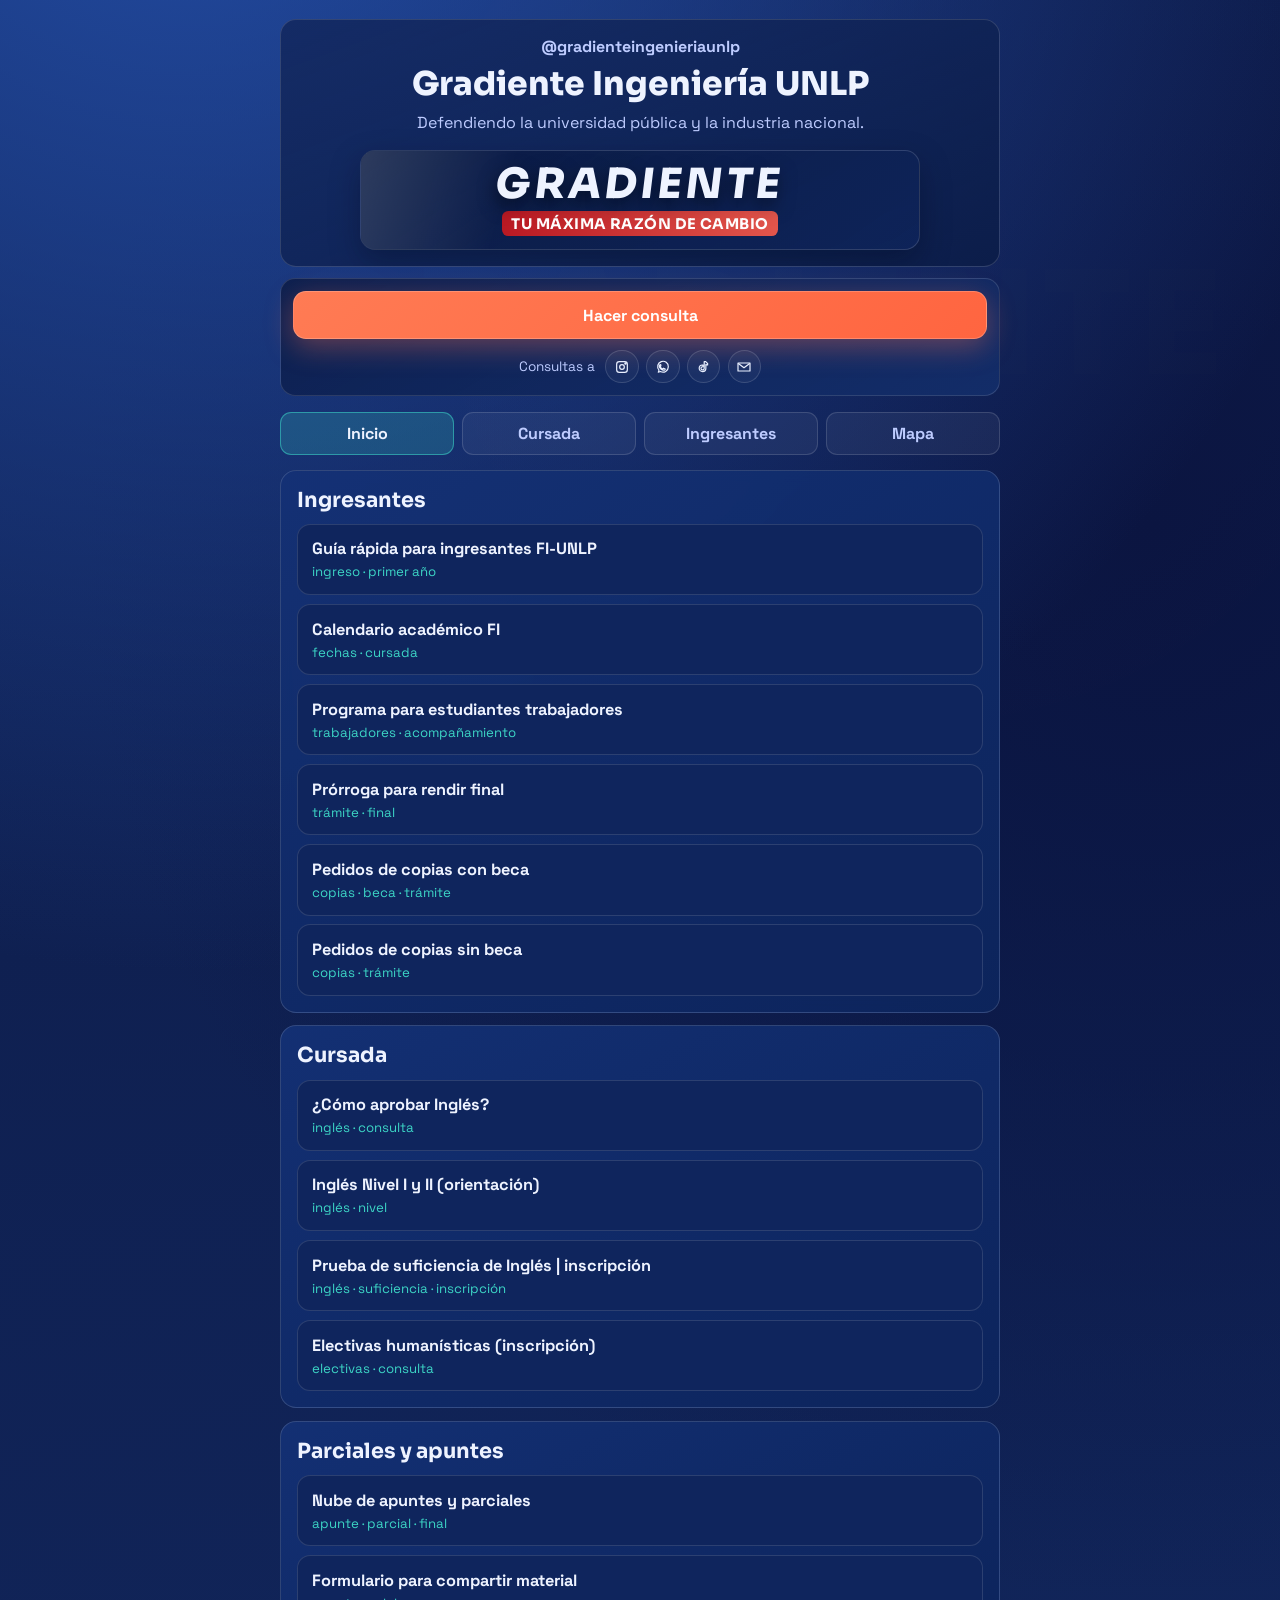
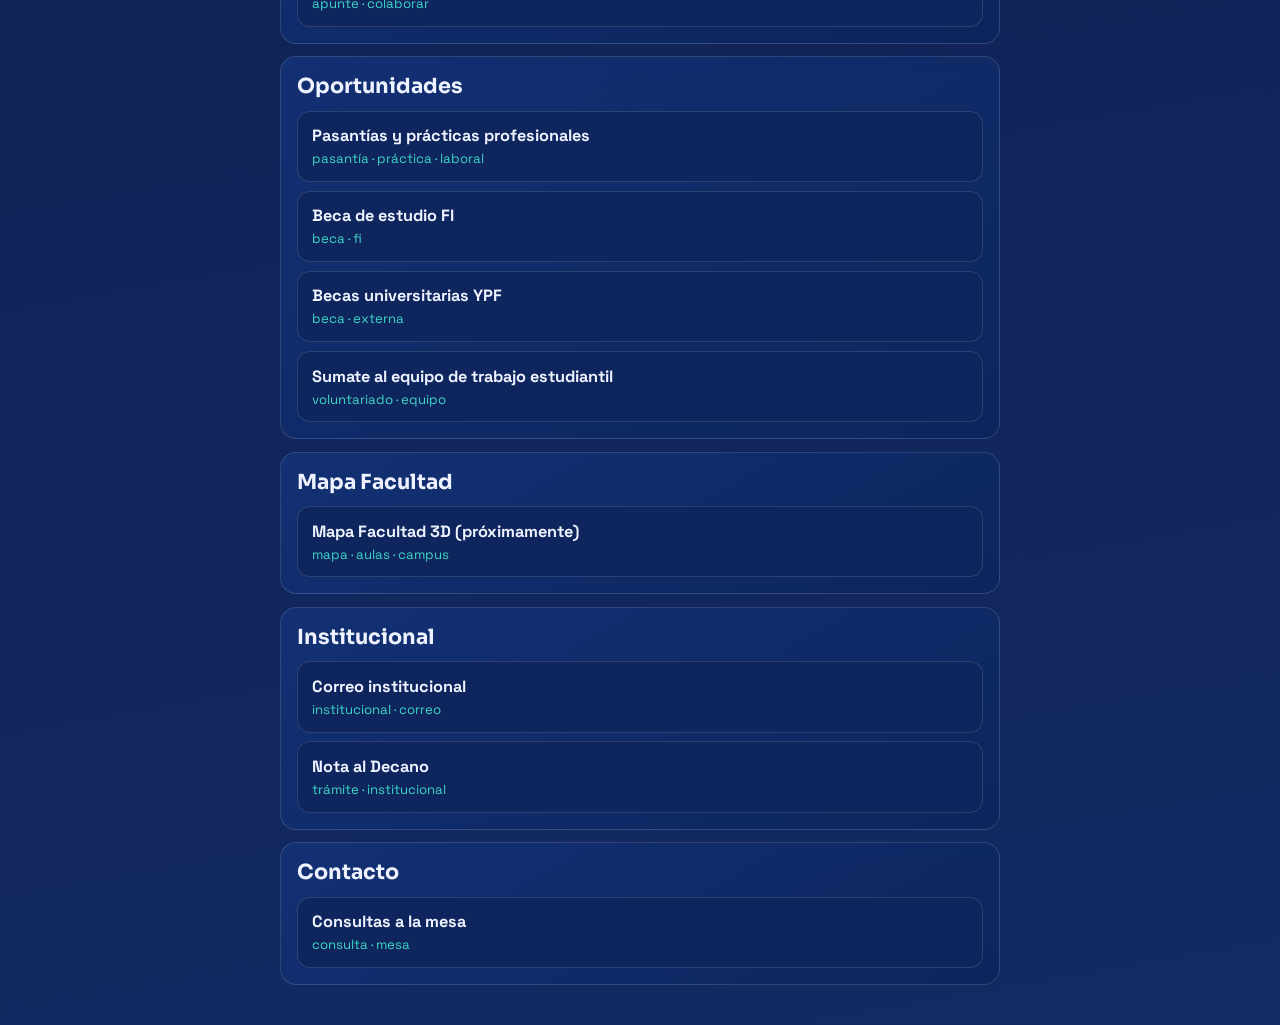
==== index.html @ 40027d0d "feat: initial gradiente link hub" ====
﻿<!doctype html>
<html lang="es">
  <head>
    <meta charset="utf-8" />
    <meta name="viewport" content="width=device-width, initial-scale=1" />
    <title>Ingeniería UNLP | Links</title>
    <meta
      name="description"
      content="Accesos para ingresantes, cursada, finales y consultas en Ingeniería UNLP."
    />
    <link rel="preconnect" href="https://fonts.googleapis.com" />
    <link rel="preconnect" href="https://fonts.gstatic.com" crossorigin />
    <link
      href="https://fonts.googleapis.com/css2?family=Sora:wght@400;600;700;800&family=Space+Grotesk:wght@400;500;700&display=swap"
      rel="stylesheet"
    />
    <link rel="stylesheet" href="/assets/styles.css" />
  </head>
  <body data-page="home">
    <div class="background-watermark hidden" id="background-watermark" aria-hidden="true"></div>
    <div class="site-shell">
      <header class="profile">
        <p id="handle" class="handle">@grupoingenieriaunlp</p>
        <h1 id="brand-name" class="brand-name">Ingeniería UNLP</h1>
        <p id="brand-description" class="brand-description">
          Comunidad de estudiantes de la Facultad de Ingeniería.
        </p>
        <div class="brand-wordmark">
          <div id="wordmark-image" class="wordmark-image hidden" aria-hidden="true"></div>
          <div id="wordmark-fallback" class="wordmark-fallback">GRADIENTE</div>
          <div id="wordmark-accent" class="wordmark-accent">Tu máxima razón de cambio</div>
        </div>
      </header>

      <div class="top-cta" id="top-cta-slot"></div>

      <nav class="route-nav">
        <a href="/" class="route-link active">Inicio</a>
        <a href="/parciales" class="route-link">Cursada</a>
        <a href="/ingresantes" class="route-link">Ingresantes</a>
        <a href="/mapa" class="route-link">Mapa</a>
      </nav>

      <main>
        <div id="category-sections"></div>
      </main>
    </div>

    <script src="/assets/config.js"></script>
    <script src="/assets/app.js"></script>
  </body>
</html>
---- assets/styles.css ----
﻿:root {
  --bg-top: #0d1b48;
  --bg-bottom: #132a63;
  --stroke: rgba(255, 255, 255, 0.14);
  --text-main: #eef3ff;
  --text-muted: #beccff;
  --cta: #ff7b54;
  --cta-hover: #ff936f;
  --accent: #3dd6c6;
  --card: #0f255d;
  --card-hover: #163170;
}

* {
  box-sizing: border-box;
}

html,
body {
  margin: 0;
  padding: 0;
}

body {
  font-family: "Space Grotesk", sans-serif;
  background: radial-gradient(circle at 15% -10%, #244fa9 0, transparent 40%),
    radial-gradient(circle at 90% 20%, #0a1440 0, transparent 45%),
    linear-gradient(170deg, var(--bg-top), var(--bg-bottom));
  color: var(--text-main);
  min-height: 100vh;
  position: relative;
  overflow-x: hidden;
}

a {
  color: inherit;
  text-decoration: none;
}

.hidden {
  display: none;
}

.sr-only {
  position: absolute;
  width: 1px;
  height: 1px;
  padding: 0;
  margin: -1px;
  overflow: hidden;
  clip: rect(0, 0, 0, 0);
  white-space: nowrap;
  border: 0;
}

.background-watermark {
  position: fixed;
  inset: 0;
  pointer-events: none;
  z-index: 0;
  opacity: 0.06;
  background-repeat: no-repeat;
  background-position: 82% 16%;
  background-size: min(56vw, 680px);
  mix-blend-mode: screen;
  filter: drop-shadow(0 0 22px rgba(255, 45, 45, 0.1));
  animation: watermark-drift 18s ease-in-out infinite;
}

.background-watermark::before {
  content: "";
}

.background-watermark.text-watermark::before {
  content: var(--watermark-text, "GRADIENTE");
  position: absolute;
  right: 4vw;
  top: 26vh;
  font-family: "Sora", sans-serif;
  font-weight: 800;
  letter-spacing: 0.04em;
  font-size: clamp(2.6rem, 12vw, 9rem);
  color: rgba(180, 214, 255, 0.08);
  text-transform: uppercase;
}

.background-watermark::after {
  content: "";
  position: absolute;
  inset: 0;
  background: radial-gradient(circle at 72% 26%, rgba(255, 59, 59, 0.08), transparent 44%);
}

.site-shell {
  width: min(720px, 100% - 1.5rem);
  margin: 1.2rem auto 2.5rem;
  position: relative;
  z-index: 1;
}

.profile {
  text-align: center;
  padding: 1rem 0.7rem 0.9rem;
  border: 1px solid var(--stroke);
  border-radius: 1rem;
  background: linear-gradient(160deg, rgba(19, 40, 95, 0.88), rgba(10, 27, 68, 0.74));
  position: relative;
  overflow: hidden;
}

.profile::after {
  content: "";
  position: absolute;
  inset: auto -20% -62% -20%;
  height: 62%;
  background: radial-gradient(circle at 50% 0, rgba(255, 53, 53, 0.14), transparent 64%);
  pointer-events: none;
}

.profile.compact {
  padding-bottom: 0.45rem;
}

.handle {
  margin: 0;
  color: var(--text-muted);
  font-weight: 700;
}

.brand-name {
  margin: 0.35rem 0 0.45rem;
  font-family: "Sora", sans-serif;
  font-weight: 800;
  font-size: clamp(1.45rem, 3.8vw, 2.05rem);
}

.brand-description,
.panel-copy {
  margin: 0;
  color: var(--text-muted);
  line-height: 1.4;
}

.brand-wordmark {
  margin: 0.95rem auto 0.1rem;
  width: min(560px, 100%);
  padding: 0.85rem 0.95rem;
  border-radius: 0.95rem;
  border: 1px solid rgba(255, 255, 255, 0.14);
  background: linear-gradient(145deg, rgba(10, 25, 63, 0.88), rgba(15, 38, 94, 0.7));
  box-shadow: 0 12px 30px rgba(4, 11, 31, 0.35);
  position: relative;
  overflow: hidden;
}

.brand-wordmark::before {
  content: "";
  position: absolute;
  left: -35%;
  top: -75%;
  width: 60%;
  height: 230%;
  transform: rotate(16deg);
  background: linear-gradient(90deg, transparent, rgba(255, 255, 255, 0.16), transparent);
  animation: light-scan 8s ease-in-out infinite;
}

.wordmark-image {
  width: min(430px, 98%);
  height: clamp(90px, 15vw, 118px);
  margin: 0 auto;
  background-repeat: no-repeat;
  background-position: center;
  background-size: contain;
  filter: drop-shadow(0 8px 20px rgba(0, 0, 0, 0.45));
}

.wordmark-fallback {
  font-family: "Sora", sans-serif;
  font-size: clamp(1.72rem, 5vw, 2.6rem);
  font-weight: 800;
  line-height: 1;
  letter-spacing: 0.08em;
  transform: skewX(-7deg);
  text-shadow: 0 7px 18px rgba(0, 0, 0, 0.55);
}

.wordmark-accent {
  display: inline-block;
  margin-top: 0.35rem;
  padding: 0.2rem 0.6rem;
  border-radius: 0.4rem;
  font-family: "Sora", sans-serif;
  font-size: clamp(0.7rem, 2.5vw, 0.92rem);
  font-weight: 700;
  text-transform: uppercase;
  letter-spacing: 0.03em;
  color: #fff;
  background: linear-gradient(90deg, rgba(196, 25, 33, 0.94), rgba(255, 93, 74, 0.88));
}

.top-cta {
  position: relative;
  z-index: 2;
  margin: 0.7rem 0 1rem;
}

.contact-hub {
  border: 1px solid rgba(255, 255, 255, 0.13);
  border-radius: 0.95rem;
  background: linear-gradient(150deg, rgba(12, 30, 76, 0.95), rgba(20, 48, 110, 0.78));
  padding: 0.75rem;
}

.cta-button {
  display: inline-flex;
  align-items: center;
  justify-content: center;
  background: linear-gradient(135deg, var(--cta), #ff6540);
  color: #fff;
  padding: 0.78rem 1.1rem;
  border-radius: 0.8rem;
  border: 1px solid rgba(255, 255, 255, 0.2);
  box-shadow: 0 8px 28px rgba(255, 115, 82, 0.36);
  font-weight: 700;
  width: 100%;
  text-align: center;
  transition: transform 0.18s ease, background 0.18s ease;
}

.cta-button:hover {
  transform: translateY(-1px);
  background: linear-gradient(135deg, var(--cta-hover), #ff7c5e);
}

.contact-channels {
  margin-top: 0.65rem;
  display: flex;
  align-items: center;
  justify-content: center;
  flex-wrap: wrap;
  gap: 0.45rem;
}

.contact-label {
  font-size: 0.85rem;
  color: var(--text-muted);
  margin-right: 0.2rem;
}

.contact-channel {
  width: 2.1rem;
  height: 2.1rem;
  border-radius: 999px;
  border: 1px solid var(--stroke);
  background: rgba(255, 255, 255, 0.04);
  display: inline-flex;
  align-items: center;
  justify-content: center;
  font-size: 0.82rem;
  font-weight: 700;
}

.contact-channel svg {
  width: 1rem;
  height: 1rem;
  fill: none;
  stroke: #eaf0ff;
  stroke-width: 1.8;
  stroke-linecap: round;
  stroke-linejoin: round;
}

.contact-channel:hover {
  background: rgba(255, 255, 255, 0.1);
}

.route-nav {
  display: grid;
  grid-template-columns: repeat(4, minmax(0, 1fr));
  gap: 0.5rem;
  margin-bottom: 0.9rem;
}

.route-link {
  background: rgba(255, 255, 255, 0.05);
  border: 1px solid var(--stroke);
  border-radius: 0.7rem;
  padding: 0.62rem;
  text-align: center;
  font-weight: 700;
  color: var(--text-muted);
}

.route-link.active {
  background: rgba(61, 214, 198, 0.2);
  color: var(--text-main);
  border-color: rgba(61, 214, 198, 0.55);
}

.panel {
  border: 1px solid var(--stroke);
  background: linear-gradient(150deg, rgba(20, 49, 117, 0.95), rgba(13, 37, 93, 0.95));
  border-radius: 1rem;
  padding: 1rem;
  margin-bottom: 0.8rem;
  backdrop-filter: blur(6px);
}

.panel h2,
.panel h1 {
  margin: 0 0 0.7rem;
  font-family: "Sora", sans-serif;
  font-size: clamp(1.05rem, 2.6vw, 1.3rem);
}

.panel-highlight {
  border-color: rgba(61, 214, 198, 0.5);
  background: linear-gradient(155deg, rgba(35, 80, 174, 0.98), rgba(17, 42, 97, 0.98));
}

.link-list {
  display: grid;
  gap: 0.56rem;
}

.link-card {
  display: flex;
  flex-direction: column;
  gap: 0.25rem;
  padding: 0.85rem 0.9rem;
  border-radius: 0.82rem;
  background: var(--card);
  border: 1px solid rgba(255, 255, 255, 0.12);
  transition: transform 0.18s ease, background-color 0.18s ease;
}

.link-card:hover {
  transform: translateY(-1px);
  background: var(--card-hover);
}

.link-title {
  font-weight: 700;
  font-size: 1.02rem;
}

.link-tags {
  color: var(--accent);
  font-size: 0.83rem;
}

.redirect-panel {
  margin-top: 1.5rem;
  text-align: center;
}

.reveal-item {
  opacity: 0;
  transform: translateY(16px) scale(0.99);
  transition: opacity 0.38s ease, transform 0.45s ease;
}

.reveal-item.is-visible {
  opacity: 1;
  transform: translateY(0) scale(1);
}

@keyframes watermark-drift {
  0% {
    transform: translate3d(0, 0, 0) scale(1);
  }

  50% {
    transform: translate3d(-1.2%, 1.2%, 0) scale(1.02);
  }

  100% {
    transform: translate3d(0, 0, 0) scale(1);
  }
}

@keyframes light-scan {
  0% {
    transform: translateX(-135%) rotate(16deg);
  }

  50% {
    transform: translateX(195%) rotate(16deg);
  }

  100% {
    transform: translateX(195%) rotate(16deg);
  }
}

@media (max-width: 640px) {
  .route-nav {
    grid-template-columns: repeat(2, minmax(0, 1fr));
  }

  .background-watermark {
    background-size: 92vw;
    background-position: 58% 16%;
    opacity: 0.05;
  }

  .background-watermark.text-watermark::before {
    right: 2vw;
    top: 31vh;
    font-size: clamp(2.2rem, 16vw, 6rem);
  }

  .brand-wordmark {
    padding: 0.7rem 0.75rem;
  }

  .site-shell {
    width: calc(100% - 1rem);
    margin-top: 0.85rem;
  }

  .profile {
    padding-top: 0.6rem;
  }

  .link-title {
    font-size: 0.98rem;
  }
}

@media (prefers-reduced-motion: reduce) {
  .background-watermark,
  .brand-wordmark::before {
    animation: none;
  }

  .reveal-item {
    transition: none;
    opacity: 1;
    transform: none;
  }
}
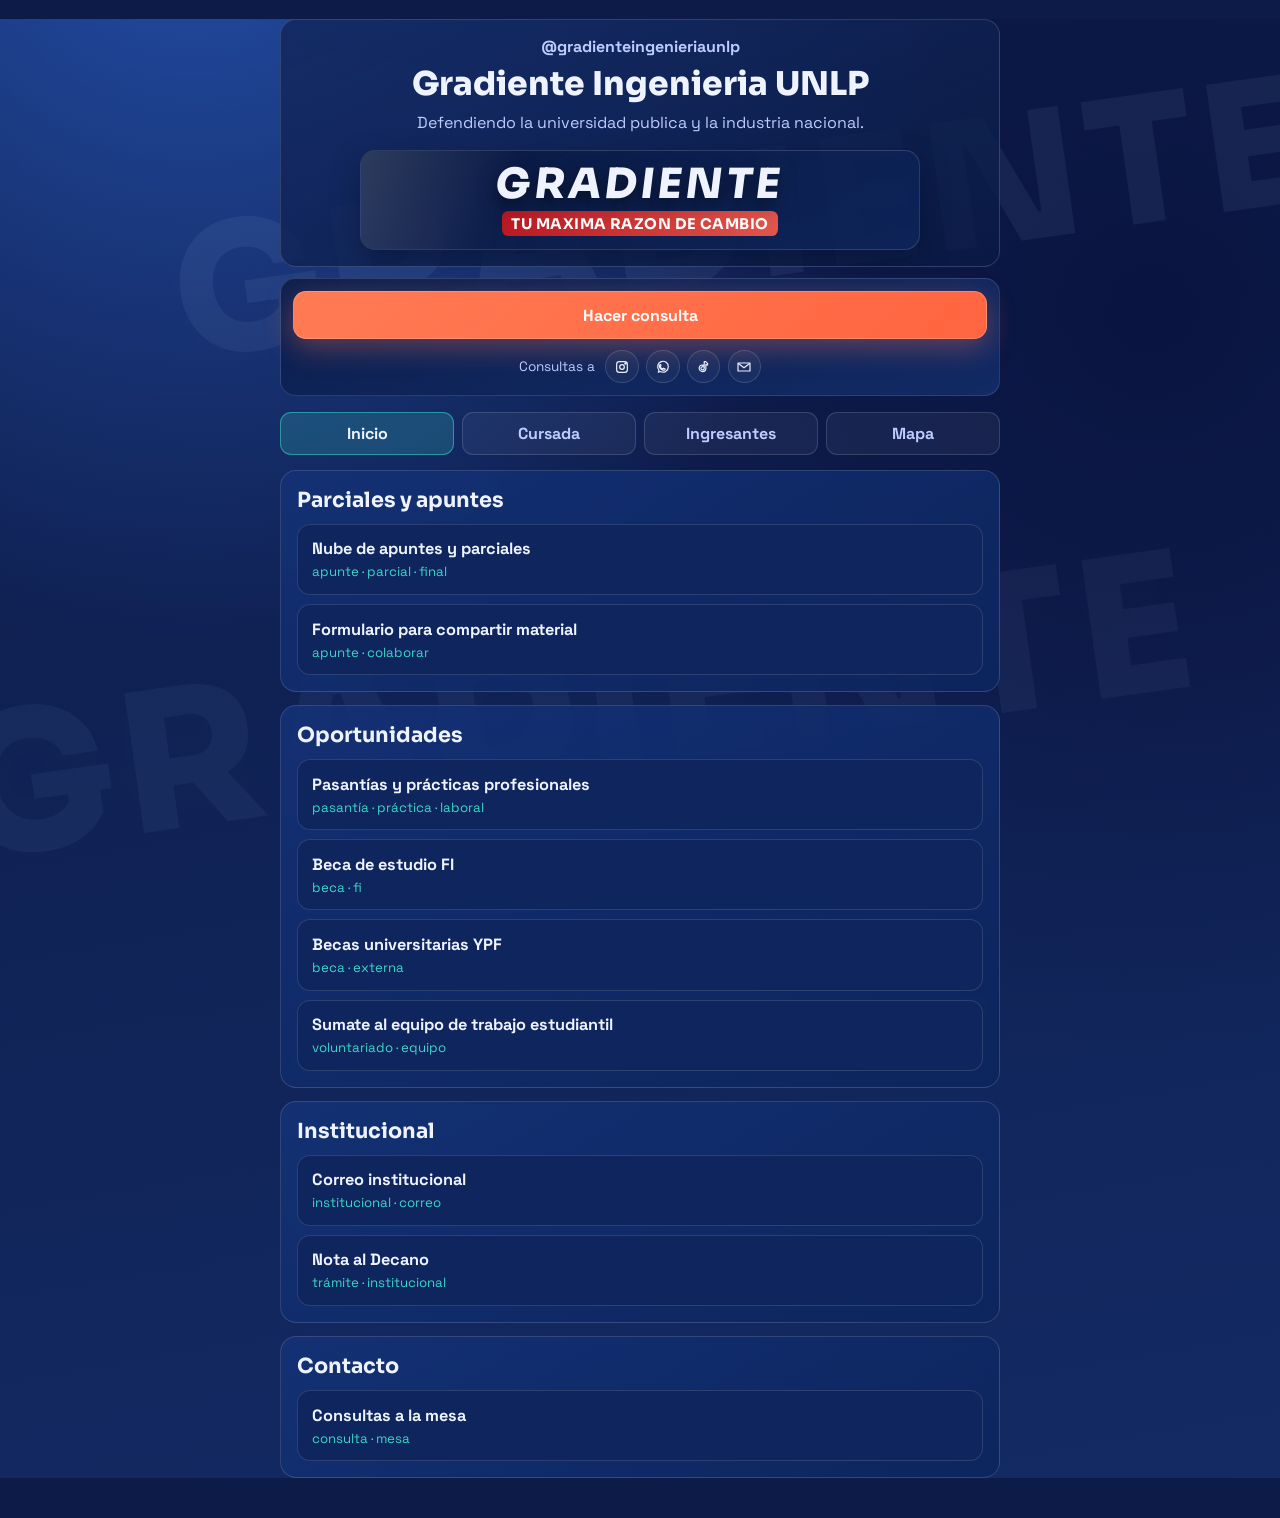
==== commit 999051e2: "refactor: migrate to SPA routing and optimize tab navigation" ====
--- a/index.html
+++ b/index.html
@@ -3,11 +3,19 @@
   <head>
     <meta charset="utf-8" />
     <meta name="viewport" content="width=device-width, initial-scale=1" />
-    <title>Ingeniería UNLP | Links</title>
+    <title>Ingenieria UNLP | Links</title>
     <meta
       name="description"
-      content="Accesos para ingresantes, cursada, finales y consultas en Ingeniería UNLP."
+      content="Accesos para ingresantes, cursada, finales y consultas en Ingenieria UNLP."
     />
+    <style id="critical-shell-style">
+      html,
+      body {
+        margin: 0;
+        background: #0d1b48;
+        color: #eef3ff;
+      }
+    </style>
     <link rel="preconnect" href="https://fonts.googleapis.com" />
     <link rel="preconnect" href="https://fonts.gstatic.com" crossorigin />
     <link
@@ -16,34 +24,32 @@
     />
     <link rel="stylesheet" href="/assets/styles.css" />
   </head>
-  <body data-page="home">
-    <div class="background-watermark hidden" id="background-watermark" aria-hidden="true"></div>
+  <body>
+    <div class="background-watermark text-watermark" id="background-watermark" aria-hidden="true"></div>
     <div class="site-shell">
       <header class="profile">
         <p id="handle" class="handle">@grupoingenieriaunlp</p>
-        <h1 id="brand-name" class="brand-name">Ingeniería UNLP</h1>
+        <h1 id="brand-name" class="brand-name">Ingenieria UNLP</h1>
         <p id="brand-description" class="brand-description">
-          Comunidad de estudiantes de la Facultad de Ingeniería.
+          Comunidad de estudiantes de la Facultad de Ingenieria.
         </p>
         <div class="brand-wordmark">
           <div id="wordmark-image" class="wordmark-image hidden" aria-hidden="true"></div>
           <div id="wordmark-fallback" class="wordmark-fallback">GRADIENTE</div>
-          <div id="wordmark-accent" class="wordmark-accent">Tu máxima razón de cambio</div>
+          <div id="wordmark-accent" class="wordmark-accent">Tu maxima razon de cambio</div>
         </div>
       </header>
 
       <div class="top-cta" id="top-cta-slot"></div>
 
       <nav class="route-nav">
-        <a href="/" class="route-link active">Inicio</a>
+        <a href="/" class="route-link">Inicio</a>
         <a href="/parciales" class="route-link">Cursada</a>
         <a href="/ingresantes" class="route-link">Ingresantes</a>
         <a href="/mapa" class="route-link">Mapa</a>
       </nav>
 
-      <main>
-        <div id="category-sections"></div>
-      </main>
+      <main id="app-main" class="content-ready"></main>
     </div>
 
     <script src="/assets/config.js"></script>
--- a/assets/styles.css
+++ b/assets/styles.css
@@ -11,6 +11,11 @@
   --card-hover: #163170;
 }
 
+@view-transition {
+  navigation: auto;
+}
+
+
 * {
   box-sizing: border-box;
 }
@@ -58,13 +63,12 @@
   inset: 0;
   pointer-events: none;
   z-index: 0;
-  opacity: 0.06;
+  opacity: 1;
   background-repeat: no-repeat;
-  background-position: 82% 16%;
-  background-size: min(56vw, 680px);
+  background-position: center center;
+  background-size: min(90vw, 1100px);
   mix-blend-mode: screen;
-  filter: drop-shadow(0 0 22px rgba(255, 45, 45, 0.1));
-  animation: watermark-drift 18s ease-in-out infinite;
+  filter: drop-shadow(0 0 22px rgba(255, 45, 45, 0.09));
 }
 
 .background-watermark::before {
@@ -74,21 +78,31 @@
 .background-watermark.text-watermark::before {
   content: var(--watermark-text, "GRADIENTE");
   position: absolute;
-  right: 4vw;
-  top: 26vh;
+  right: -3vw;
+  top: 12vh;
   font-family: "Sora", sans-serif;
   font-weight: 800;
   letter-spacing: 0.04em;
-  font-size: clamp(2.6rem, 12vw, 9rem);
-  color: rgba(180, 214, 255, 0.08);
+  font-size: clamp(3.2rem, 14vw, 11rem);
+  color: rgba(176, 205, 255, 0.065);
   text-transform: uppercase;
-}
-
-.background-watermark::after {
-  content: "";
+  white-space: nowrap;
+  transform: rotate(-8deg);
+}
+
+.background-watermark.text-watermark::after {
+  content: var(--watermark-text, "GRADIENTE");
   position: absolute;
-  inset: 0;
-  background: radial-gradient(circle at 72% 26%, rgba(255, 59, 59, 0.08), transparent 44%);
+  left: -4vw;
+  bottom: 8vh;
+  font-family: "Sora", sans-serif;
+  font-weight: 800;
+  letter-spacing: 0.04em;
+  font-size: clamp(3.4rem, 16vw, 12rem);
+  color: rgba(176, 205, 255, 0.05);
+  text-transform: uppercase;
+  white-space: nowrap;
+  transform: rotate(-8deg);
 }
 
 .site-shell {
@@ -96,6 +110,20 @@
   margin: 1.2rem auto 2.5rem;
   position: relative;
   z-index: 1;
+}
+
+#app-main {
+  min-height: 340px;
+  opacity: 1;
+  transition: opacity 0.16s ease;
+}
+
+#app-main.content-switching {
+  opacity: 0.6;
+}
+
+#app-main.content-ready {
+  opacity: 1;
 }
 
 .profile {
@@ -162,7 +190,7 @@
   height: 230%;
   transform: rotate(16deg);
   background: linear-gradient(90deg, transparent, rgba(255, 255, 255, 0.16), transparent);
-  animation: light-scan 8s ease-in-out infinite;
+  animation: none;
 }
 
 .wordmark-image {
@@ -324,6 +352,25 @@
   gap: 0.56rem;
 }
 
+.skeleton-list {
+  display: grid;
+  gap: 0.56rem;
+}
+
+.skeleton-card {
+  height: 68px;
+  border-radius: 0.82rem;
+  border: 1px solid rgba(255, 255, 255, 0.08);
+  background: linear-gradient(
+    90deg,
+    rgba(255, 255, 255, 0.06) 20%,
+    rgba(255, 255, 255, 0.12) 37%,
+    rgba(255, 255, 255, 0.06) 54%
+  );
+  background-size: 220% 100%;
+  animation: skeleton-wave 1.25s ease-in-out infinite;
+}
+
 .link-card {
   display: flex;
   flex-direction: column;
@@ -366,20 +413,6 @@
   transform: translateY(0) scale(1);
 }
 
-@keyframes watermark-drift {
-  0% {
-    transform: translate3d(0, 0, 0) scale(1);
-  }
-
-  50% {
-    transform: translate3d(-1.2%, 1.2%, 0) scale(1.02);
-  }
-
-  100% {
-    transform: translate3d(0, 0, 0) scale(1);
-  }
-}
-
 @keyframes light-scan {
   0% {
     transform: translateX(-135%) rotate(16deg);
@@ -394,21 +427,46 @@
   }
 }
 
+@keyframes skeleton-wave {
+  0% {
+    background-position: 100% 0;
+  }
+
+  100% {
+    background-position: -100% 0;
+  }
+}
+
+body.has-intro-motion .brand-wordmark::before {
+  animation: light-scan 2.1s ease-out 1;
+}
+
+::view-transition-old(root),
+::view-transition-new(root) {
+  animation-duration: 0.16s;
+  animation-timing-function: ease-out;
+}
+
 @media (max-width: 640px) {
   .route-nav {
     grid-template-columns: repeat(2, minmax(0, 1fr));
   }
 
   .background-watermark {
-    background-size: 92vw;
-    background-position: 58% 16%;
-    opacity: 0.05;
+    background-size: 125vw;
+    background-position: 52% 42%;
   }
 
   .background-watermark.text-watermark::before {
-    right: 2vw;
-    top: 31vh;
-    font-size: clamp(2.2rem, 16vw, 6rem);
+    right: -11vw;
+    top: 19vh;
+    font-size: clamp(2.7rem, 20vw, 7rem);
+  }
+
+  .background-watermark.text-watermark::after {
+    left: -14vw;
+    bottom: 9vh;
+    font-size: clamp(2.9rem, 22vw, 7.4rem);
   }
 
   .brand-wordmark {
@@ -430,7 +488,6 @@
 }
 
 @media (prefers-reduced-motion: reduce) {
-  .background-watermark,
   .brand-wordmark::before {
     animation: none;
   }
@@ -440,4 +497,22 @@
     opacity: 1;
     transform: none;
   }
-}
+
+  .profile,
+  .top-cta,
+  .route-nav,
+  main {
+    transition: none;
+    transform: none;
+  }
+
+  #app-main {
+    transition: none;
+  }
+
+  .skeleton-card {
+    animation: none;
+  }
+}
+
+
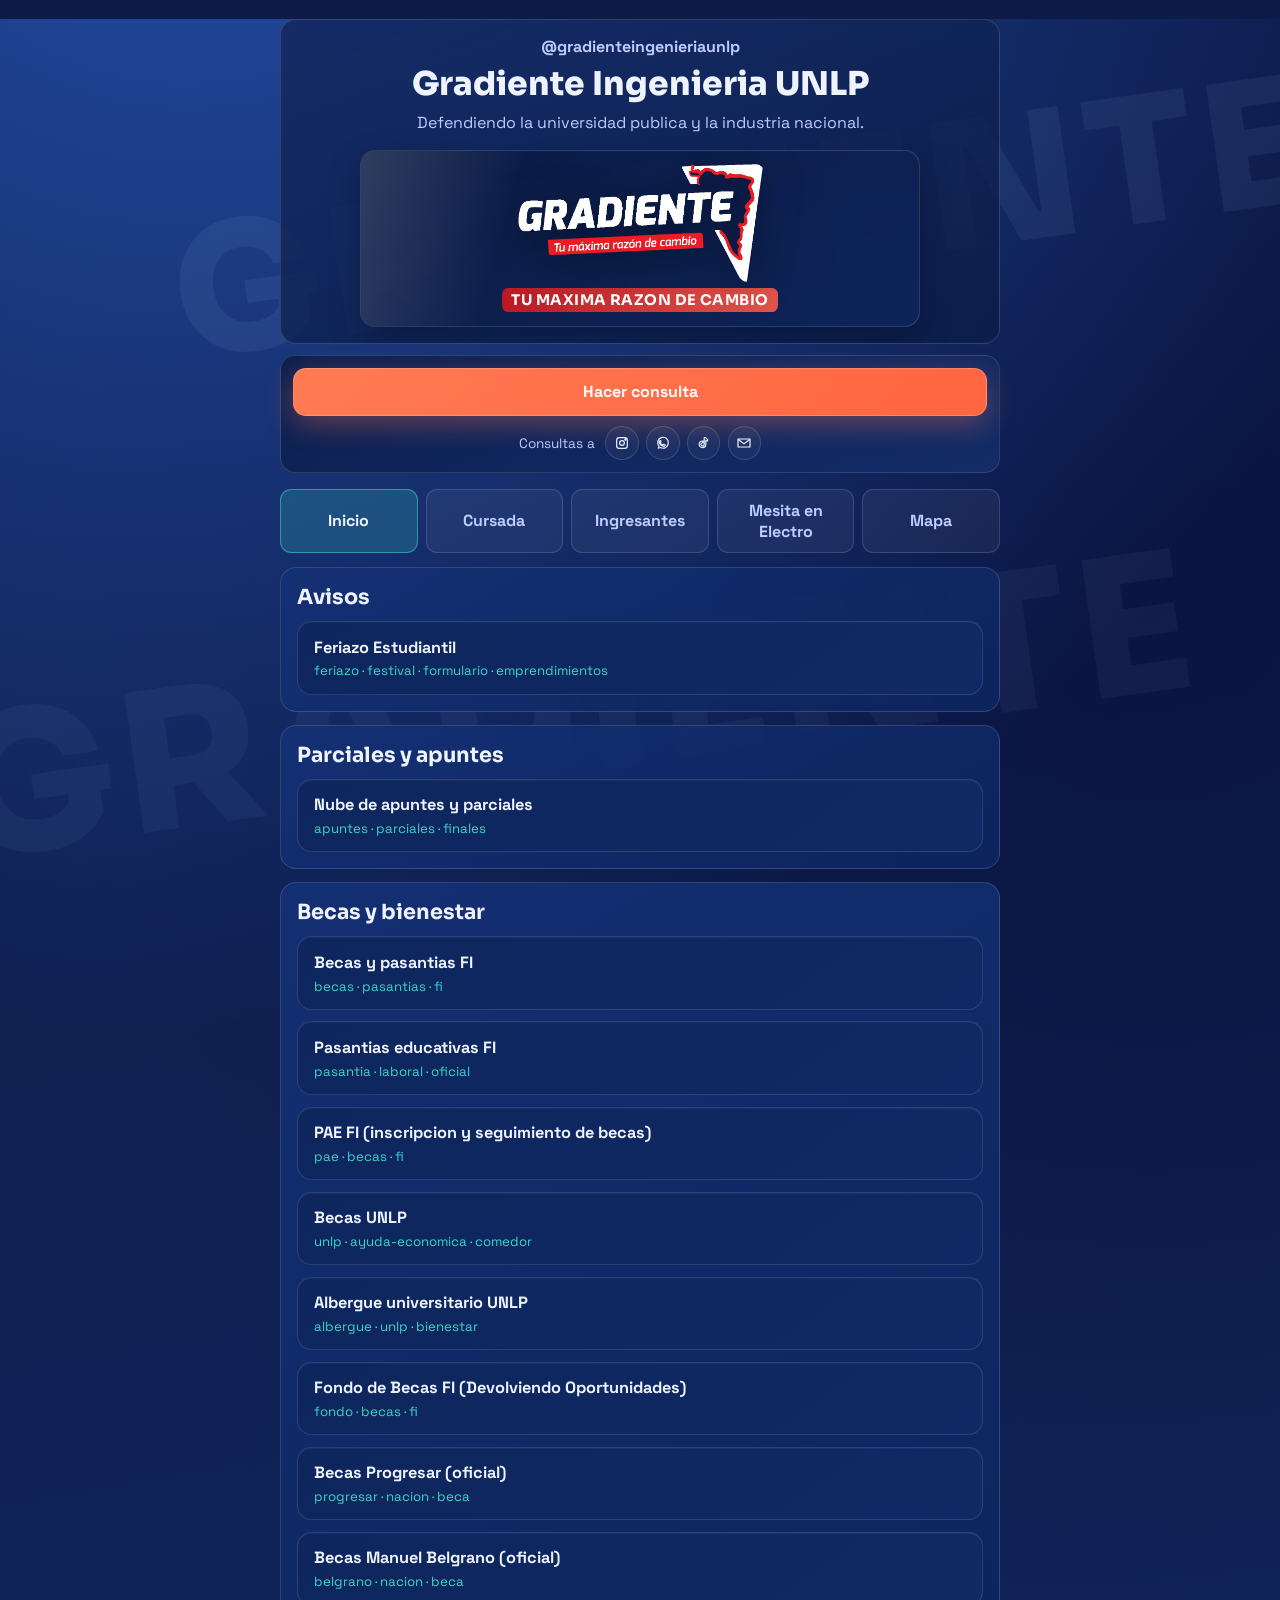
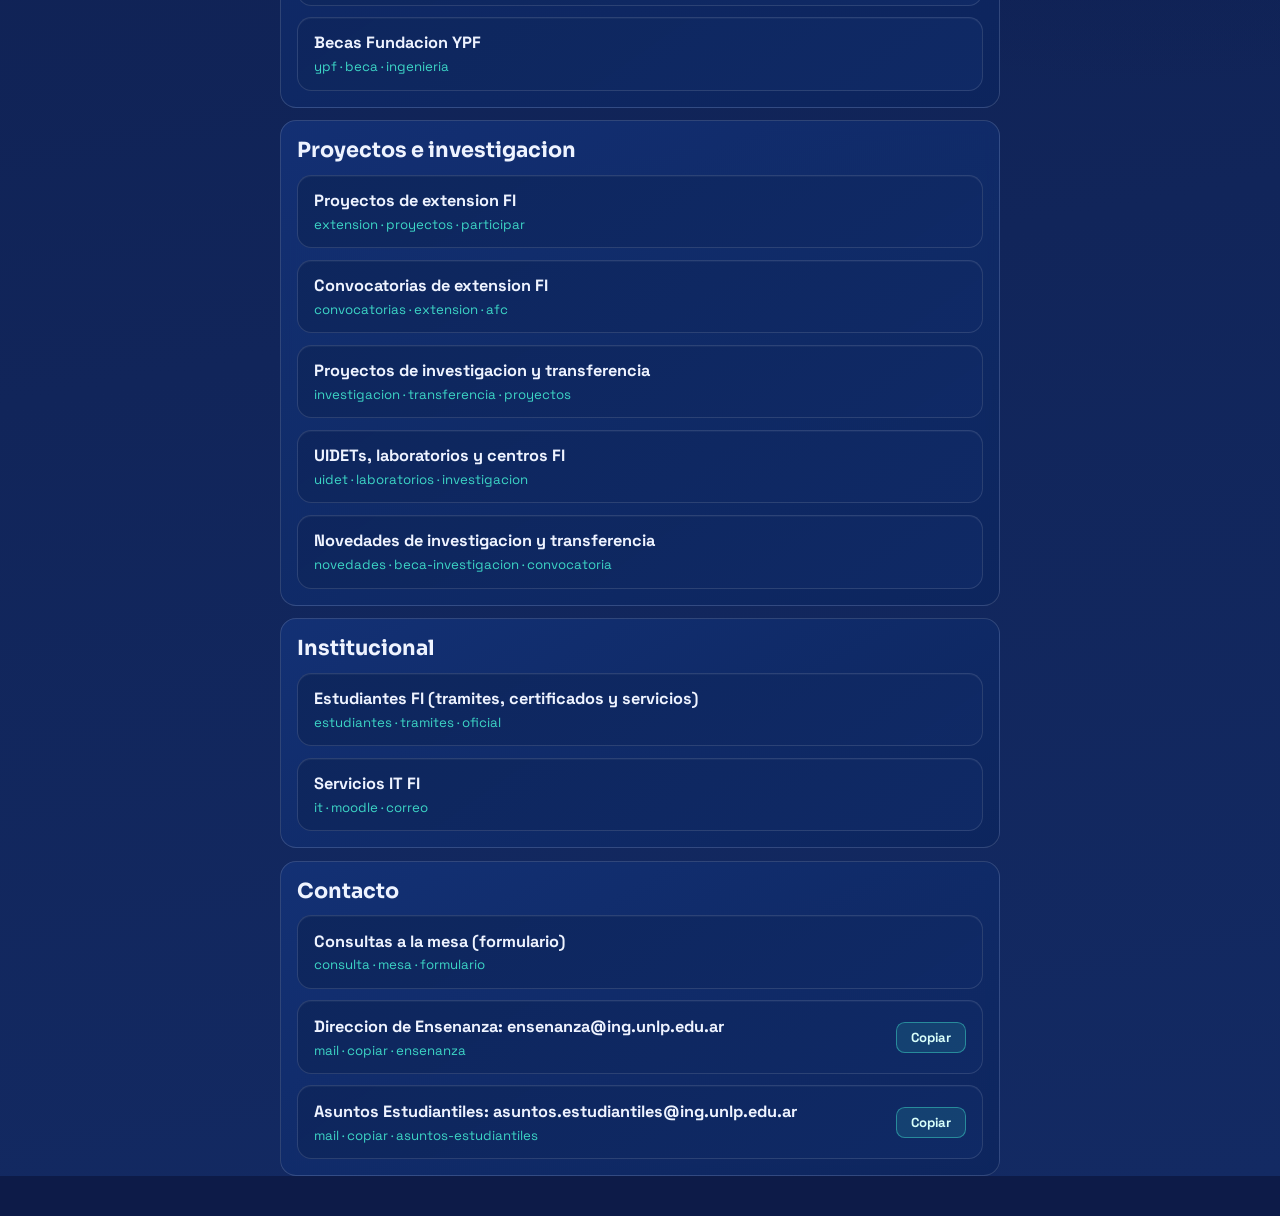
==== commit 74cdfa0a: "chore: prepare launch update" ====
--- a/index.html
+++ b/index.html
@@ -1,4 +1,4 @@
-﻿<!doctype html>
+<!doctype html>
 <html lang="es">
   <head>
     <meta charset="utf-8" />
@@ -8,6 +8,23 @@
       name="description"
       content="Accesos para ingresantes, cursada, finales y consultas en Ingenieria UNLP."
     />
+    <meta property="og:type" content="website" />
+    <meta property="og:title" content="Gradiente Ingenieria UNLP" />
+    <meta
+      property="og:description"
+      content="Accesos utiles para ingresantes, cursada, finales, consultas y recursos de Ingenieria UNLP."
+    />
+    <meta property="og:image" content="/assets/logo-gradiente-oficial-azul.png" />
+    <meta name="twitter:card" content="summary_large_image" />
+    <meta name="twitter:title" content="Gradiente Ingenieria UNLP" />
+    <meta
+      name="twitter:description"
+      content="Accesos utiles para ingresantes, cursada, finales, consultas y recursos de Ingenieria UNLP."
+    />
+    <meta name="twitter:image" content="/assets/logo-gradiente-oficial-azul.png" />
+    <meta name="theme-color" content="#0d1b48" />
+    <link rel="icon" type="image/svg+xml" href="/assets/favicon.svg?v=20260319a" />
+    <link rel="shortcut icon" href="/assets/favicon.svg?v=20260319a" />
     <style id="critical-shell-style">
       html,
       body {
@@ -22,7 +39,7 @@
       href="https://fonts.googleapis.com/css2?family=Sora:wght@400;600;700;800&family=Space+Grotesk:wght@400;500;700&display=swap"
       rel="stylesheet"
     />
-    <link rel="stylesheet" href="/assets/styles.css" />
+    <link rel="stylesheet" href="/assets/styles.css?v=20260410f" />
   </head>
   <body>
     <div class="background-watermark text-watermark" id="background-watermark" aria-hidden="true"></div>
@@ -46,13 +63,14 @@
         <a href="/" class="route-link">Inicio</a>
         <a href="/parciales" class="route-link">Cursada</a>
         <a href="/ingresantes" class="route-link">Ingresantes</a>
+        <a href="/mesa" class="route-link">Mesita en Electro</a>
         <a href="/mapa" class="route-link">Mapa</a>
       </nav>
 
       <main id="app-main" class="content-ready"></main>
     </div>
 
-    <script src="/assets/config.js"></script>
-    <script src="/assets/app.js"></script>
+    <script src="/assets/config.js?v=20260511a"></script>
+    <script src="/assets/app.js?v=20260410f"></script>
   </body>
 </html>
--- a/assets/styles.css
+++ b/assets/styles.css
@@ -1,4 +1,4 @@
-﻿:root {
+:root {
   --bg-top: #0d1b48;
   --bg-bottom: #132a63;
   --stroke: rgba(255, 255, 255, 0.14);
@@ -56,6 +56,29 @@
   clip: rect(0, 0, 0, 0);
   white-space: nowrap;
   border: 0;
+}
+
+.copy-toast {
+  position: fixed;
+  left: 50%;
+  bottom: 1.1rem;
+  transform: translateX(-50%) translateY(14px);
+  opacity: 0;
+  z-index: 40;
+  padding: 0.5rem 0.8rem;
+  border-radius: 999px;
+  border: 1px solid rgba(255, 255, 255, 0.18);
+  background: rgba(9, 24, 65, 0.95);
+  color: #eaf2ff;
+  font-size: 0.82rem;
+  font-weight: 700;
+  transition: opacity 0.16s ease, transform 0.16s ease;
+  pointer-events: none;
+}
+
+.copy-toast.is-visible {
+  opacity: 1;
+  transform: translateX(-50%) translateY(0);
 }
 
 .background-watermark {
@@ -287,6 +310,19 @@
   justify-content: center;
   font-size: 0.82rem;
   font-weight: 700;
+  color: inherit;
+  font-family: inherit;
+  padding: 0;
+}
+
+.contact-channel-copy {
+  appearance: none;
+  cursor: pointer;
+}
+
+.contact-channel:focus-visible {
+  outline: 2px solid rgba(61, 214, 198, 0.9);
+  outline-offset: 2px;
 }
 
 .contact-channel svg {
@@ -303,14 +339,21 @@
   background: rgba(255, 255, 255, 0.1);
 }
 
+.contact-channel.is-copied {
+  animation: contact-copy-pop 0.35s ease;
+}
+
 .route-nav {
   display: grid;
-  grid-template-columns: repeat(4, minmax(0, 1fr));
+  grid-template-columns: repeat(5, minmax(0, 1fr));
   gap: 0.5rem;
   margin-bottom: 0.9rem;
 }
 
 .route-link {
+  display: flex;
+  align-items: center;
+  justify-content: center;
   background: rgba(255, 255, 255, 0.05);
   border: 1px solid var(--stroke);
   border-radius: 0.7rem;
@@ -349,7 +392,7 @@
 
 .link-list {
   display: grid;
-  gap: 0.56rem;
+  gap: 0.72rem;
 }
 
 .skeleton-list {
@@ -374,17 +417,54 @@
 .link-card {
   display: flex;
   flex-direction: column;
-  gap: 0.25rem;
-  padding: 0.85rem 0.9rem;
-  border-radius: 0.82rem;
-  background: var(--card);
+  gap: 0.32rem;
+  padding: 0.9rem 1rem;
+  border-radius: 0.9rem;
+  background: linear-gradient(145deg, rgba(14, 38, 93, 0.98), rgba(16, 42, 102, 0.96));
   border: 1px solid rgba(255, 255, 255, 0.12);
-  transition: transform 0.18s ease, background-color 0.18s ease;
+  box-shadow: inset 0 1px 0 rgba(255, 255, 255, 0.04);
+  transition: transform 0.18s ease, background-color 0.18s ease, border-color 0.18s ease;
+}
+
+.link-card-body {
+  min-width: 0;
+  display: flex;
+  flex-direction: column;
+  gap: 0.3rem;
+}
+
+.link-card-mail {
+  display: grid;
+  grid-template-columns: minmax(0, 1fr) auto;
+  align-items: center;
+  column-gap: 0.85rem;
+  row-gap: 0.55rem;
+}
+
+.copy-mail-button {
+  border: 1px solid rgba(61, 214, 198, 0.5);
+  background: rgba(61, 214, 198, 0.14);
+  color: #d9fffa;
+  border-radius: 0.55rem;
+  padding: 0.38rem 0.62rem;
+  min-width: 4.4rem;
+  font-family: inherit;
+  font-size: 0.82rem;
+  font-weight: 700;
+  cursor: pointer;
+  justify-self: end;
+  align-self: center;
+  flex-shrink: 0;
+}
+
+.copy-mail-button:hover {
+  background: rgba(61, 214, 198, 0.24);
 }
 
 .link-card:hover {
   transform: translateY(-1px);
   background: var(--card-hover);
+  border-color: rgba(61, 214, 198, 0.35);
 }
 
 .link-title {
@@ -395,6 +475,216 @@
 .link-tags {
   color: var(--accent);
   font-size: 0.83rem;
+  display: block;
+}
+
+.promo-panel {
+  overflow: hidden;
+}
+
+.promo-carousel {
+  margin-top: 0.7rem;
+}
+
+.promo-track {
+  display: flex;
+  width: 100%;
+  transition: transform 0.3s ease;
+}
+
+.promo-slide {
+  min-width: 100%;
+  display: grid;
+  grid-template-columns: 84px minmax(0, 1fr);
+  gap: 0.75rem;
+  align-items: center;
+  padding: 0.72rem;
+  border-radius: 0.85rem;
+  border: 1px solid rgba(255, 255, 255, 0.14);
+  background: linear-gradient(145deg, rgba(12, 31, 78, 0.92), rgba(22, 52, 120, 0.88));
+  margin-top: 0.25rem;
+}
+
+.promo-media {
+  width: 100%;
+  aspect-ratio: 1 / 1;
+  border-radius: 0.75rem;
+  border: 1px solid rgba(255, 255, 255, 0.14);
+  background: linear-gradient(160deg, rgba(61, 214, 198, 0.34), rgba(255, 123, 84, 0.34));
+  display: grid;
+  place-items: center;
+  font-family: "Sora", sans-serif;
+  font-size: 0.78rem;
+  font-weight: 800;
+  letter-spacing: 0.03em;
+}
+
+.promo-media.has-image {
+  background-size: cover;
+  background-position: center;
+  color: transparent;
+}
+
+.promo-content {
+  min-width: 0;
+}
+
+.promo-badge {
+  display: inline-flex;
+  align-items: center;
+  border-radius: 999px;
+  border: 1px solid rgba(255, 255, 255, 0.2);
+  background: rgba(61, 214, 198, 0.16);
+  color: #dbfff9;
+  font-size: 0.72rem;
+  font-weight: 700;
+  padding: 0.18rem 0.45rem;
+  margin-bottom: 0.32rem;
+}
+
+.promo-title {
+  margin: 0;
+  font-family: "Sora", sans-serif;
+  font-size: 1rem;
+  line-height: 1.25;
+}
+
+.promo-price {
+  margin: 0.32rem 0 0;
+  color: #fff;
+  font-size: 1.02rem;
+  font-weight: 800;
+}
+
+.promo-controls {
+  display: flex;
+  align-items: center;
+  justify-content: space-between;
+  gap: 0.65rem;
+  margin-top: 0.65rem;
+}
+
+.promo-control {
+  width: 2.5rem;
+  height: 2.5rem;
+  border-radius: 999px;
+  border: 1px solid rgba(255, 255, 255, 0.16);
+  background: rgba(255, 255, 255, 0.08);
+  color: #f2f6ff;
+  font-size: 1.3rem;
+  line-height: 1;
+  cursor: pointer;
+}
+
+.promo-control:hover {
+  background: rgba(255, 255, 255, 0.16);
+}
+
+.promo-indicators {
+  display: flex;
+  align-items: center;
+  justify-content: center;
+  flex: 1;
+  gap: 0.4rem;
+}
+
+.promo-indicator {
+  width: 0.58rem;
+  height: 0.58rem;
+  border-radius: 999px;
+  border: 0;
+  background: rgba(255, 255, 255, 0.28);
+  cursor: pointer;
+  padding: 0;
+}
+
+.promo-indicator.active {
+  width: 1.25rem;
+  background: rgba(61, 214, 198, 0.92);
+}
+
+.kiosk-intro-title {
+  margin-bottom: 0.5rem;
+}
+
+.kiosk-intro-copy {
+  font-size: 0.93rem;
+}
+
+.kiosk-group-title {
+  margin-bottom: 0.72rem;
+}
+
+.kiosk-grid {
+  display: grid;
+  grid-template-columns: repeat(2, minmax(0, 1fr));
+  gap: 0.65rem;
+}
+
+.kiosk-card {
+  position: relative;
+  border-radius: 0.82rem;
+  border: 1px solid rgba(255, 255, 255, 0.13);
+  background: linear-gradient(152deg, rgba(12, 30, 75, 0.96), rgba(16, 39, 94, 0.95));
+  padding: 0.72rem 0.72rem 0.68rem;
+  min-height: 146px;
+}
+
+.kiosk-badge {
+  position: absolute;
+  top: 0.46rem;
+  right: 0.46rem;
+  font-size: 0.64rem;
+  font-weight: 700;
+  padding: 0.16rem 0.38rem;
+  border-radius: 999px;
+  border: 1px solid rgba(255, 255, 255, 0.22);
+  background: rgba(255, 123, 84, 0.24);
+  color: #ffe8df;
+}
+
+.kiosk-name {
+  margin: 0;
+  font-family: "Sora", sans-serif;
+  font-size: 0.93rem;
+  line-height: 1.23;
+  display: -webkit-box;
+  -webkit-line-clamp: 2;
+  -webkit-box-orient: vertical;
+  overflow: hidden;
+  min-height: 2.35em;
+}
+
+.kiosk-description {
+  margin: 0.42rem 0 0;
+  color: var(--text-muted);
+  font-size: 0.79rem;
+  line-height: 1.35;
+  display: -webkit-box;
+  -webkit-line-clamp: 2;
+  -webkit-box-orient: vertical;
+  overflow: hidden;
+}
+
+.kiosk-meta {
+  margin-top: 0.62rem;
+  display: flex;
+  align-items: center;
+  justify-content: space-between;
+  gap: 0.35rem;
+}
+
+.kiosk-price {
+  font-size: 1.03rem;
+}
+
+.kiosk-stock {
+  font-size: 0.72rem;
+  color: #d7fff4;
+  border: 1px solid rgba(61, 214, 198, 0.45);
+  background: rgba(61, 214, 198, 0.12);
+  border-radius: 999px;
+  padding: 0.12rem 0.42rem;
 }
 
 .redirect-panel {
@@ -427,6 +717,23 @@
   }
 }
 
+@keyframes contact-copy-pop {
+  0% {
+    transform: scale(1);
+    background: rgba(255, 255, 255, 0.08);
+  }
+
+  40% {
+    transform: scale(1.12);
+    background: rgba(61, 214, 198, 0.24);
+  }
+
+  100% {
+    transform: scale(1);
+    background: rgba(255, 255, 255, 0.08);
+  }
+}
+
 @keyframes skeleton-wave {
   0% {
     background-position: 100% 0;
@@ -447,43 +754,242 @@
   animation-timing-function: ease-out;
 }
 
-@media (max-width: 640px) {
+@media (max-width: 768px) {
+  .site-shell {
+    width: calc(100% - 0.9rem);
+    margin-top: 0.45rem;
+  }
+
+  .profile {
+    padding: 0.46rem 0.52rem 0.5rem;
+    max-height: 33svh;
+    overflow: hidden;
+  }
+
+  .handle {
+    font-size: 0.75rem;
+  }
+
+  .brand-name {
+    margin: 0.18rem 0 0.2rem;
+    font-size: clamp(1.02rem, 4.4vw, 1.26rem);
+  }
+
+  .brand-description {
+    font-size: 0.8rem;
+    line-height: 1.28;
+    display: -webkit-box;
+    -webkit-line-clamp: 2;
+    -webkit-box-orient: vertical;
+    overflow: hidden;
+  }
+
+  .brand-wordmark {
+    margin: 0.42rem auto 0;
+    padding: 0.42rem 0.52rem;
+    max-height: 84px;
+  }
+
+  .brand-wordmark::before {
+    display: none;
+  }
+
+  .wordmark-image {
+    height: clamp(52px, 14vw, 66px);
+  }
+
+  .wordmark-fallback {
+    font-size: clamp(1.15rem, 5.8vw, 1.45rem);
+  }
+
+  .wordmark-accent {
+    display: none;
+  }
+
+  .top-cta {
+    margin: 0.42rem 0 0.5rem;
+  }
+
+  .contact-hub {
+    padding: 0.5rem;
+    border-radius: 0.82rem;
+  }
+
+  .cta-button {
+    min-height: 2.55rem;
+    padding: 0.58rem 0.84rem;
+    border-radius: 0.68rem;
+    font-size: 0.88rem;
+  }
+
+  .contact-channels {
+    margin-top: 0.44rem;
+    gap: 0.32rem;
+  }
+
+  .contact-label {
+    font-size: 0.76rem;
+  }
+
+  .contact-channel {
+    width: 1.88rem;
+    height: 1.88rem;
+  }
+
   .route-nav {
-    grid-template-columns: repeat(2, minmax(0, 1fr));
+    display: flex;
+    align-items: center;
+    gap: 0.45rem;
+    overflow-x: auto;
+    overscroll-behavior-x: contain;
+    padding: 0.14rem 0.06rem 0.38rem;
+    margin-bottom: 0.7rem;
+    scrollbar-width: none;
+    -ms-overflow-style: none;
+  }
+
+  .route-nav::-webkit-scrollbar {
+    display: none;
+  }
+
+  .route-link {
+    flex: 0 0 auto;
+    white-space: nowrap;
+    padding: 0.58rem 0.86rem;
+    border-radius: 999px;
+    font-size: 0.84rem;
+    line-height: 1.1;
+    min-height: 2.3rem;
+  }
+
+  .panel {
+    border-radius: 0.88rem;
+    padding: 0.82rem;
+    margin-bottom: 0.65rem;
+  }
+
+  .panel h2,
+  .panel h1 {
+    margin-bottom: 0.52rem;
+    font-size: 1.02rem;
+  }
+
+  .link-card {
+    padding: 0.8rem 0.82rem;
+    border-radius: 0.8rem;
+  }
+
+  .link-title {
+    font-size: 0.95rem;
+  }
+
+  .link-tags {
+    font-size: 0.76rem;
+  }
+
+  .promo-slide {
+    grid-template-columns: 66px minmax(0, 1fr);
+    padding: 0.56rem;
+    gap: 0.55rem;
+  }
+
+  .promo-media {
+    border-radius: 0.6rem;
+    font-size: 0.64rem;
+  }
+
+  .promo-title {
+    font-size: 0.84rem;
+  }
+
+  .promo-price {
+    font-size: 0.94rem;
+  }
+
+  .promo-control {
+    width: 2.45rem;
+    height: 2.45rem;
+  }
+
+  .kiosk-intro-title {
+    font-size: 0.96rem;
+    margin-bottom: 0.26rem;
+  }
+
+  .kiosk-intro-copy {
+    font-size: 0.8rem;
+    line-height: 1.26;
+  }
+
+  .kiosk-grid {
+    gap: 0.5rem;
+  }
+
+  .kiosk-card {
+    border-radius: 0.75rem;
+    padding: 0.58rem 0.56rem 0.54rem;
+    min-height: 126px;
+    border-color: rgba(255, 255, 255, 0.1);
+    background: linear-gradient(155deg, rgba(13, 33, 82, 0.9), rgba(18, 43, 98, 0.86));
+  }
+
+  .kiosk-badge {
+    top: 0.35rem;
+    right: 0.35rem;
+    font-size: 0.58rem;
+    padding: 0.12rem 0.28rem;
+  }
+
+  .kiosk-name {
+    font-size: 0.8rem;
+    min-height: 2.2em;
+    line-height: 1.2;
+  }
+
+  .kiosk-description {
+    font-size: 0.7rem;
+    margin-top: 0.26rem;
+    line-height: 1.28;
+  }
+
+  .kiosk-meta {
+    margin-top: 0.42rem;
+    gap: 0.24rem;
+  }
+
+  .kiosk-price {
+    font-size: 0.97rem;
+  }
+
+  .kiosk-stock {
+    font-size: 0.64rem;
+    padding: 0.1rem 0.3rem;
+    opacity: 0.88;
   }
 
   .background-watermark {
-    background-size: 125vw;
-    background-position: 52% 42%;
+    background-size: 134vw;
+    background-position: 52% 38%;
   }
 
   .background-watermark.text-watermark::before {
     right: -11vw;
-    top: 19vh;
-    font-size: clamp(2.7rem, 20vw, 7rem);
+    top: 18vh;
+    font-size: clamp(2.4rem, 17vw, 6rem);
   }
 
   .background-watermark.text-watermark::after {
     left: -14vw;
-    bottom: 9vh;
-    font-size: clamp(2.9rem, 22vw, 7.4rem);
-  }
-
-  .brand-wordmark {
-    padding: 0.7rem 0.75rem;
-  }
-
-  .site-shell {
-    width: calc(100% - 1rem);
-    margin-top: 0.85rem;
-  }
-
-  .profile {
-    padding-top: 0.6rem;
-  }
-
-  .link-title {
-    font-size: 0.98rem;
+    bottom: 10vh;
+    font-size: clamp(2.5rem, 18vw, 6.4rem);
+  }
+
+  .link-card-mail {
+    grid-template-columns: 1fr;
+  }
+
+  .copy-mail-button {
+    justify-self: start;
   }
 }
 
@@ -513,6 +1019,10 @@
   .skeleton-card {
     animation: none;
   }
-}
-
-
+
+  .promo-track {
+    transition: none;
+  }
+}
+
+
